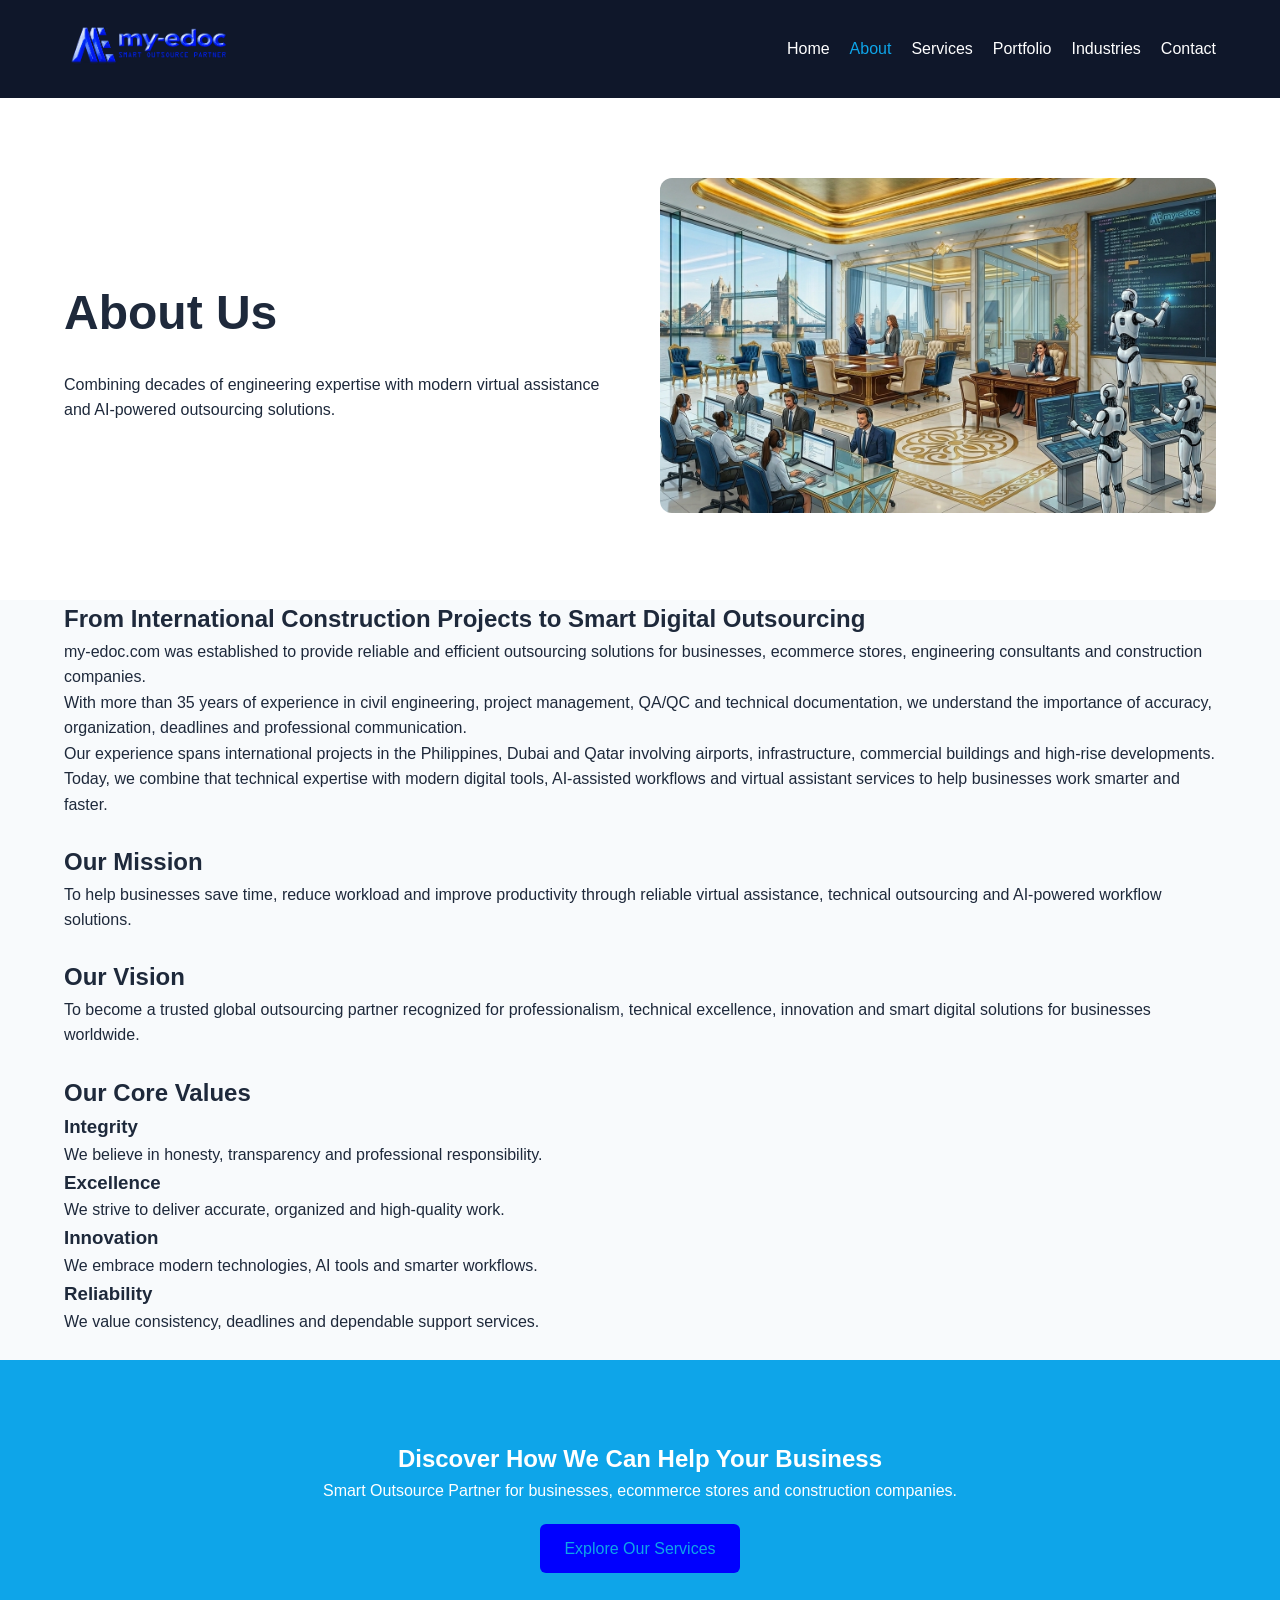
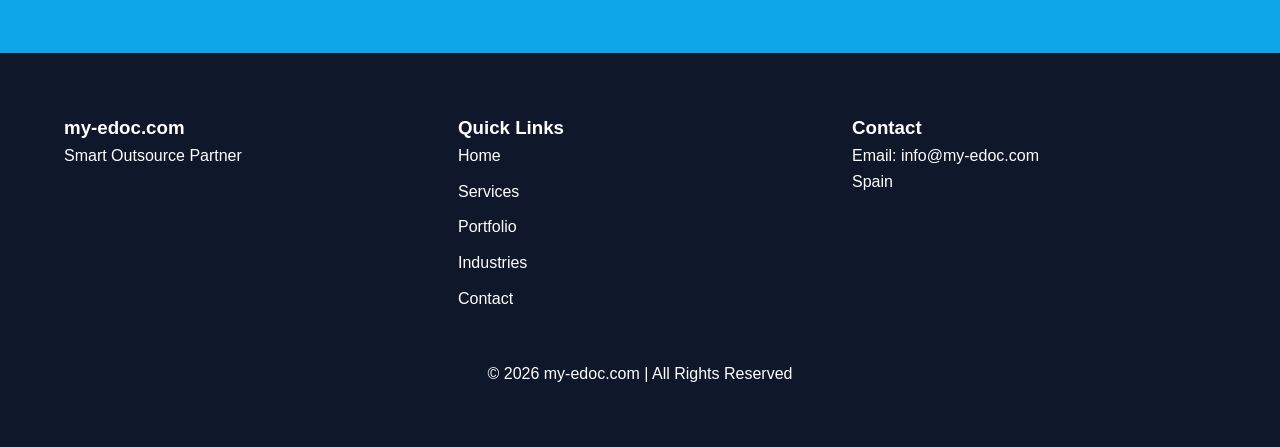
==== about.html @ 1f473375 "first upload" ====
<!DOCTYPE html>
<html lang="en">

<head>

  <meta charset="UTF-8">

  <meta name="viewport" content="width=device-width, initial-scale=1.0">

  <meta name="description"
    content="Learn more about my-edoc.com, a Smart Outsource Partner providing virtual assistance, technical outsourcing, construction documentation and AI-powered business support services.">

  <meta name="keywords"
    content="About my-edoc, technical outsourcing, virtual assistant Spain, construction documentation, Shopify VA, Amazon VA">

  <meta name="author" content="my-edoc.com">

  <title>About | my-edoc.com</title>

  <link rel="stylesheet" href="assets/css/style.css">

</head>

<body>

  <!-- HEADER -->
  <header>

    <div class="container nav-container">
      <a href="../index.html">
        <img src="assets/images/my-edoc-logo.png" alt="My-Edoc Logo" style="height:50px;">
      </a>

      <!--
      <div class="logo">
        <a href="index.html">my-edoc.com</a>
      </div> -->

      <nav>
        <ul>
          <li><a href="index.html">Home</a></li>
          <li><a href="about.html" class="active">About</a></li>
          <li><a href="services.html">Services</a></li>
          <li><a href="portfolio.html">Portfolio</a></li>
          <li><a href="industries.html">Industries</a></li>
          <li><a href="contact.html">Contact</a></li>
        </ul>
      </nav>
    </div>
  </header>

  <!-- HERO SECTION -->
  <section class="page-hero">
    <div class="container">
      <div class="hero-content">
        <div class="hero-text">
          <h1>About Us</h1>
          <p>
            Combining decades of engineering expertise with modern
            virtual assistance and AI-powered outsourcing solutions.
          </p>
        </div>

        <div class="hero-image">
          <img src="assets/images/about.png"
            alt="Professional engineering and virtual outsourcing team">
        </div>
      </div>
    </div>
  </section>

  <!-- ABOUT SECTION -->
  <section class="about-section">
    <div class="container about-grid">

<!--  <div>

        <img src="assets/images/about-story.jpg"
          alt="Construction project management and digital outsourcing support">

      </div> -->

      <div>
        <h2>From International Construction Projects to Smart Digital Outsourcing</h2>
        <p>
          my-edoc.com was established to provide reliable and efficient
          outsourcing solutions for businesses, ecommerce stores,
          engineering consultants and construction companies.
        </p>
        <p>
          With more than 35 years of experience in civil engineering,
          project management, QA/QC and technical documentation,
          we understand the importance of accuracy, organization,
          deadlines and professional communication.
        </p>
        <p>
          Our experience spans international projects in the Philippines,
          Dubai and Qatar involving airports, infrastructure,
          commercial buildings and high-rise developments.
        </p>
        <p>
          Today, we combine that technical expertise with modern
          digital tools, AI-assisted workflows and virtual assistant
          services to help businesses work smarter and faster.
        </p>
        <br>
      </div>
    </div>

  </section>

  <!-- MISSION SECTION -->
  <section class="mission-section">
    <div class="container">
      <div class="section-heading">
        <h2>Our Mission</h2>
      </div>

      <div class="mission-box">

<!--      <img src="assets/images/mission.jpg"
          alt="Business mission and outsourcing support"> -->

        <p>
          To help businesses save time, reduce workload and improve
          productivity through reliable virtual assistance,
          technical outsourcing and AI-powered workflow solutions.
        </p>
        <br>
      </div>
    </div>
  </section>

  <!-- VISION SECTION -->
  <section class="vision-section">
    <div class="container">
      <div class="section-heading">
        <h2>Our Vision</h2>
      </div>

      <div class="vision-box">

<!--      <img src="assets/images/vision.jpg"
          alt="Future vision of smart outsourcing and AI automation"> -->

        <p>
          To become a trusted global outsourcing partner recognized
          for professionalism, technical excellence, innovation
          and smart digital solutions for businesses worldwide.
        </p> 
        <br>
      </div>
    </div>
  </section>

  <!-- CORE VALUES -->
  <section class="values-section">
    <div class="container">
      <div class="section-heading">
        <h2>Our Core Values</h2>
      </div>

      <div class="values-grid">

        <!-- VALUE 1 -->
        <div class="value-card">

<!--      <img src="assets/images/integrity.jpg"
            alt="Integrity and professionalism"> -->

          <h3>Integrity</h3>
          <p>
            We believe in honesty, transparency
            and professional responsibility.
          </p>
        </div>

        <!-- VALUE 2 -->
        <div class="value-card">

<!--      <img src="assets/images/excellence.jpg"
            alt="Commitment to quality and excellence"> -->

          <h3>Excellence</h3>
          <p>
            We strive to deliver accurate,
            organized and high-quality work.
          </p>
        </div>

        <!-- VALUE 3 -->
        <div class="value-card">

<!--      <img src="assets/images/innovation.jpg"
            alt="Innovation and AI-powered workflow solutions"> -->

          <h3>Innovation</h3>
          <p>
            We embrace modern technologies,
            AI tools and smarter workflows.
          </p>
        </div>

        <!-- VALUE 4 -->
        <div class="value-card">

<!--      <img src="assets/images/reliability.jpg"
            alt="Reliable outsourcing and virtual assistance"> -->

          <h3>Reliability</h3>
          <p>
            We value consistency, deadlines
            and dependable support services.
          </p>
          <br>
        </div>
      </div>
    </div>
  </section>

  <!-- LIGHT BLUE CTA SECTION -->
  <section class="cta-section">
    <div class="container">
      <h2>Discover How We Can Help Your Business</h2>
      <p>
        Smart Outsource Partner for businesses,
        ecommerce stores and construction companies.
      </p>
      <a href="services.html" class="btn">
        Explore Our Services
      </a>
    </div>
  </section>

  <!-- FOOTER -->
  <footer>
    <div class="container footer-grid">
      <div>
        <h3>my-edoc.com</h3>
        <p>Smart Outsource Partner</p>
      </div>

      <div>
        <h3>Quick Links</h3>
        <ul>
          <li><a href="index.html">Home</a></li>
          <!-- <li><a href="about.html">About</a></li> -->
          <li><a href="services.html">Services</a></li>
          <li><a href="portfolio.html">Portfolio</a></li>
          <li><a href="industries.html">Industries</a></li>
          <li><a href="contact.html">Contact</a></li>
        </ul>
      </div>

      <div>
        <h3>Contact</h3>
        <p>Email: info@my-edoc.com</p>
        <p>Spain</p>
      </div>
    </div>

    <div class="copyright">
      <p>© 2026 my-edoc.com | All Rights Reserved</p>
    </div>
  </footer>

  <script src="assets/js/script.js"></script>
</body>
</html>
---- assets/css/style.css ----
* {
  margin: 0;
  padding: 0;
  box-sizing: border-box;
}

body {
  font-family: Arial, sans-serif;
  background: #f8fafc;
  color: #1e293b;
  line-height: 1.6;
}

.container {
  width: 90%;
  max-width: 1200px;
  margin: auto;
}

header {
  background: #0f172a;
  padding: 20px 0;
}

.logo a {
  color: white;
  text-decoration: none;
  font-size: 28px;
  font-weight: bold;
}

.nav-container {
  display: flex;
  justify-content: space-between;
  align-items: center;
}

nav ul {
  display: flex;
  list-style: none;
}

nav ul li {
  margin-left: 20px;
}

nav ul li a {
  color: white;
  text-decoration: none;
}

nav ul li a.active {
  color: #0ea5e9;
}

.page-hero {
  background: white;
  padding: 80px 0;
}

.hero-content {
  display: grid;
  grid-template-columns: 1fr 1fr;
  gap: 40px;
  align-items: center;
}

.hero-text h1 {
  font-size: 48px;
  margin-bottom: 20px;
}

.hero-image img {
  width: 100%;
  border-radius: 12px;
}

.industries-section {
  padding: 80px 0;
}

.industry-grid {
  display: grid;
  grid-template-columns: repeat(auto-fit, minmax(300px,1fr));
  gap: 30px;
}

.industry-card {
  background: white;
  border-radius: 12px;
  overflow: hidden;
  box-shadow: 0 2px 10px rgba(0,0,0,0.1);
}

.industry-card img {
  width: 100%;
  height: 220px;
  object-fit: cover;
}

.industry-card h2 {
  padding: 20px 20px 10px;
}

.industry-card p {
  padding: 0 20px 20px;
}

.cta-section {
  background: #0ea5e9;
  color: white;
  text-align: center;
  padding: 80px 0;
}

.btn {
  display: inline-block;
  background: blue;
  color: #0ea5e9;
  text-decoration: none;
  padding: 12px 24px;
  border-radius: 6px;
  margin-top: 20px;
}

footer {
  background: #0f172a;
  color: white;
  padding: 60px 0;
}

.footer-grid {
  display: grid;
  grid-template-columns: repeat(auto-fit, minmax(250px,1fr));
  gap: 30px;
}

footer ul {
  list-style: none;
}

footer ul li {
  margin-bottom: 10px;
}

footer ul li a {
  color: white;
  text-decoration: none;
}

.copyright {
  text-align: center;
  margin-top: 40px;
}

@media(max-width:768px){

.hero-content{
  grid-template-columns:1fr;
}

.nav-container{
  flex-direction:column;
}

nav ul{
  margin-top:20px;
  flex-wrap:wrap;
  justify-content:center;
}

.hero-text h1{
  font-size:36px;
}

}
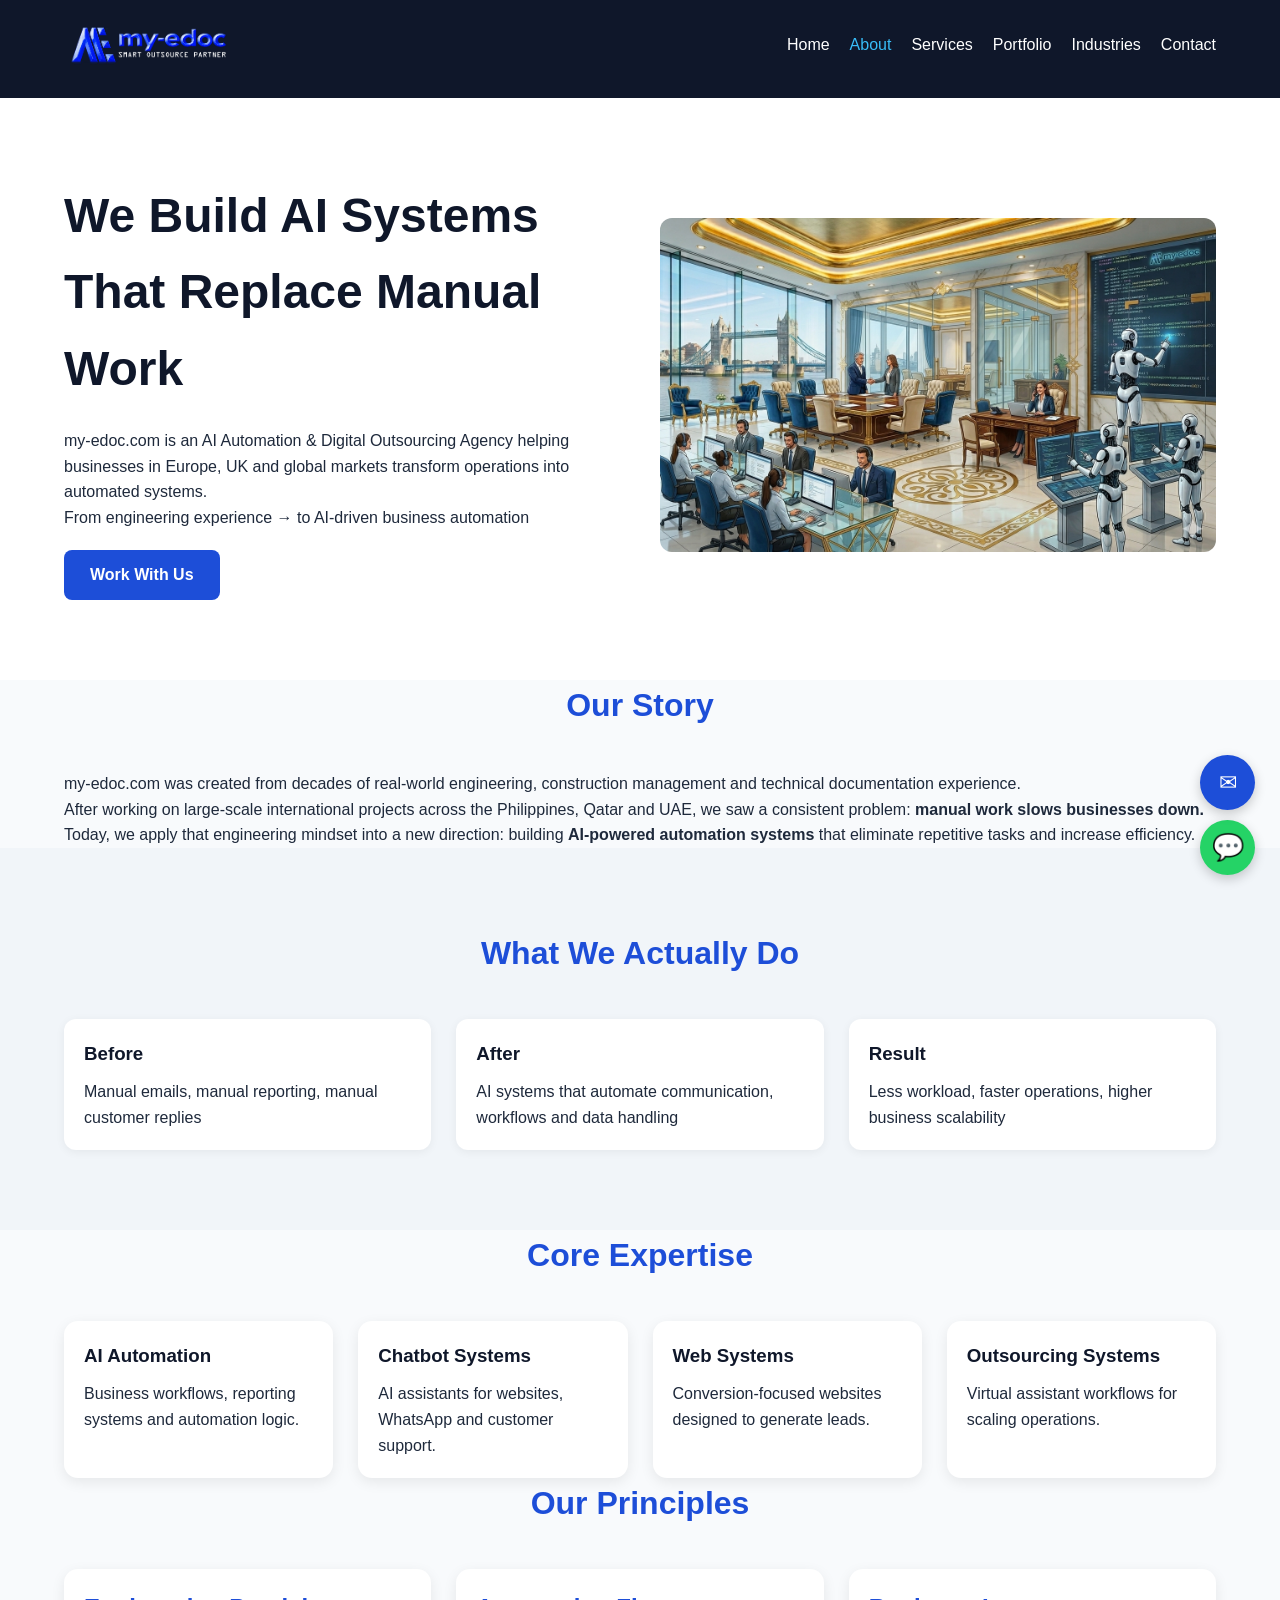
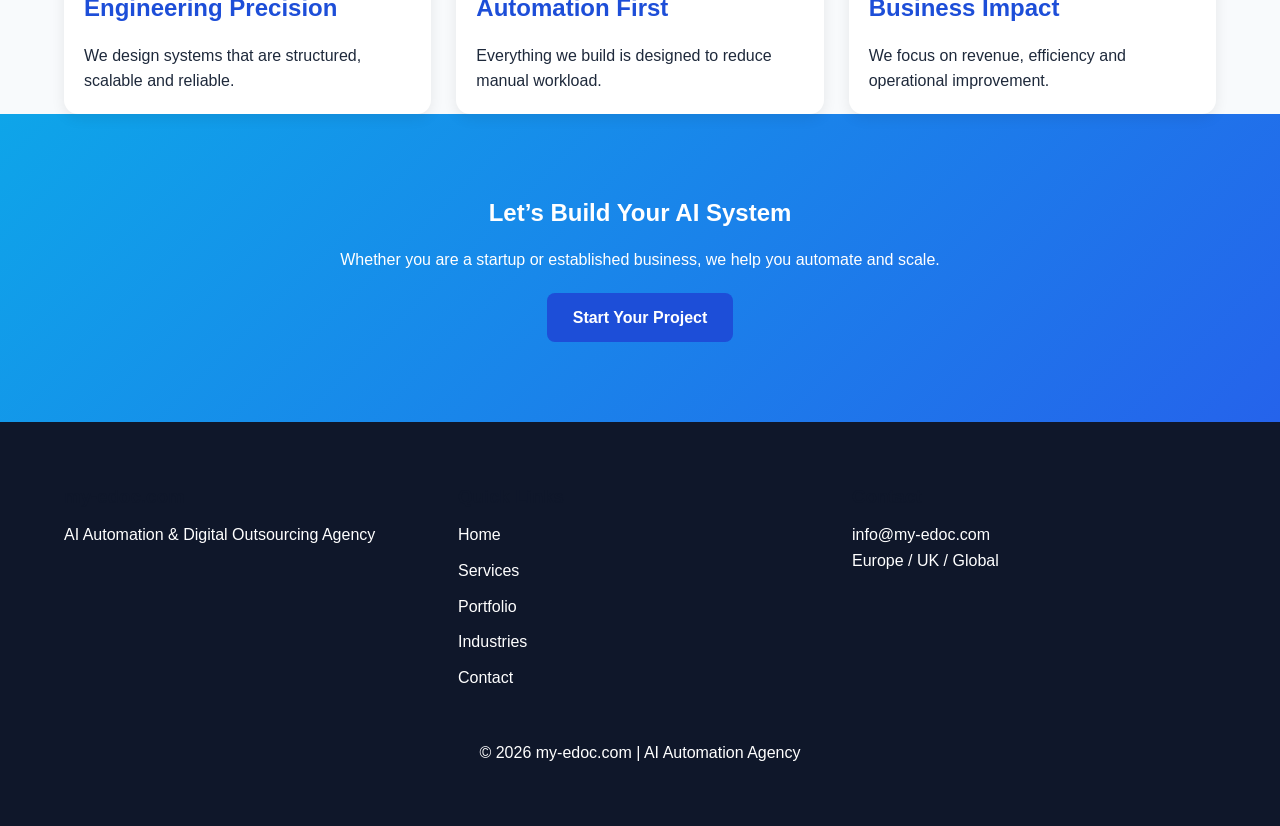
==== commit 8a26fec8: "Upgraded V3" ====
--- a/about.html
+++ b/about.html
@@ -4,16 +4,13 @@
 <head>
 
   <meta charset="UTF-8">
-
   <meta name="viewport" content="width=device-width, initial-scale=1.0">
 
   <meta name="description"
-    content="Learn more about my-edoc.com, a Smart Outsource Partner providing virtual assistance, technical outsourcing, construction documentation and AI-powered business support services.">
+    content="About my-edoc.com - AI Automation & Digital Outsourcing Agency based in Spain serving Europe, UK and global English-speaking markets.">
 
   <meta name="keywords"
-    content="About my-edoc, technical outsourcing, virtual assistant Spain, construction documentation, Shopify VA, Amazon VA">
-
-  <meta name="author" content="my-edoc.com">
+    content="AI automation agency Spain, outsourcing Europe, chatbot development, WhatsApp automation, virtual assistant services">
 
   <title>About | my-edoc.com</title>
 
@@ -23,247 +20,245 @@
 
 <body>
 
-  <!-- HEADER -->
-  <header>
-
-    <div class="container nav-container">
-      <a href="../index.html">
-        <img src="assets/images/my-edoc-logo.png" alt="My-Edoc Logo" style="height:50px;">
-      </a>
-
-      <!--
-      <div class="logo">
-        <a href="index.html">my-edoc.com</a>
-      </div> -->
-
-      <nav>
-        <ul>
-          <li><a href="index.html">Home</a></li>
-          <li><a href="about.html" class="active">About</a></li>
-          <li><a href="services.html">Services</a></li>
-          <li><a href="portfolio.html">Portfolio</a></li>
-          <li><a href="industries.html">Industries</a></li>
-          <li><a href="contact.html">Contact</a></li>
-        </ul>
-      </nav>
-    </div>
-  </header>
-
-  <!-- HERO SECTION -->
-  <section class="page-hero">
-    <div class="container">
-      <div class="hero-content">
-        <div class="hero-text">
-          <h1>About Us</h1>
-          <p>
-            Combining decades of engineering expertise with modern
-            virtual assistance and AI-powered outsourcing solutions.
-          </p>
-        </div>
-
-        <div class="hero-image">
-          <img src="assets/images/about.png"
-            alt="Professional engineering and virtual outsourcing team">
-        </div>
-      </div>
-    </div>
-  </section>
-
-  <!-- ABOUT SECTION -->
-  <section class="about-section">
-    <div class="container about-grid">
-
-<!--  <div>
-
-        <img src="assets/images/about-story.jpg"
-          alt="Construction project management and digital outsourcing support">
-
-      </div> -->
+<!-- FLOATING CTA -->
+<a href="https://wa.me/34600000000?text=Hi%20I%20want%20to%20automate%20my%20business"
+   class="whatsapp-float"
+   target="_blank">💬</a>
+
+<a href="contact.html" class="email-float">✉</a>
+
+<!-- HEADER -->
+<header>
+
+  <div class="container nav-container">
+
+    <a href="index.html">
+      <img src="assets/images/my-edoc-logo.png" alt="my-edoc logo" style="height:50px;">
+    </a>
+
+    <nav>
+      <ul>
+        <li><a href="index.html">Home</a></li>
+        <li><a href="about.html" class="active">About</a></li>
+        <li><a href="services.html">Services</a></li>
+        <li><a href="portfolio.html">Portfolio</a></li>
+        <li><a href="industries.html">Industries</a></li>
+        <li><a href="contact.html">Contact</a></li>
+      </ul>
+    </nav>
+
+  </div>
+
+</header>
+
+<!-- HERO -->
+<section class="page-hero">
+
+  <div class="container hero-content">
+
+    <div class="hero-text">
+
+      <h1>We Build AI Systems That Replace Manual Work</h1>
+
+      <p>
+        my-edoc.com is an AI Automation & Digital Outsourcing Agency
+        helping businesses in Europe, UK and global markets
+        transform operations into automated systems.
+      </p>
+
+      <p class="slogan">
+        From engineering experience → to AI-driven business automation
+      </p>
+
+      <a href="contact.html" class="btn">Work With Us</a>
+
+    </div>
+
+    <div class="hero-image">
+      <img src="assets/images/about.png" alt="AI business automation team concept">
+    </div>
+
+  </div>
+
+</section>
+
+<!-- STORY -->
+<section class="about-section">
+
+  <div class="container">
+
+    <h2 class="section-title">Our Story</h2>
+
+    <p>
+      my-edoc.com was created from decades of real-world engineering,
+      construction management and technical documentation experience.
+    </p>
+
+    <p>
+      After working on large-scale international projects across the Philippines,
+      Qatar and UAE, we saw a consistent problem:
+      <strong>manual work slows businesses down.</strong>
+    </p>
+
+    <p>
+      Today, we apply that engineering mindset into a new direction:
+      building <strong>AI-powered automation systems</strong>
+      that eliminate repetitive tasks and increase efficiency.
+    </p>
+
+  </div>
+
+</section>
+
+<!-- TRANSFORMATION SECTION -->
+<section class="why-us">
+
+  <div class="container">
+
+    <h2 class="section-title">What We Actually Do</h2>
+
+    <div class="why-grid">
 
       <div>
-        <h2>From International Construction Projects to Smart Digital Outsourcing</h2>
-        <p>
-          my-edoc.com was established to provide reliable and efficient
-          outsourcing solutions for businesses, ecommerce stores,
-          engineering consultants and construction companies.
-        </p>
-        <p>
-          With more than 35 years of experience in civil engineering,
-          project management, QA/QC and technical documentation,
-          we understand the importance of accuracy, organization,
-          deadlines and professional communication.
-        </p>
-        <p>
-          Our experience spans international projects in the Philippines,
-          Dubai and Qatar involving airports, infrastructure,
-          commercial buildings and high-rise developments.
-        </p>
-        <p>
-          Today, we combine that technical expertise with modern
-          digital tools, AI-assisted workflows and virtual assistant
-          services to help businesses work smarter and faster.
-        </p>
-        <br>
-      </div>
-    </div>
-
-  </section>
-
-  <!-- MISSION SECTION -->
-  <section class="mission-section">
-    <div class="container">
-      <div class="section-heading">
-        <h2>Our Mission</h2>
-      </div>
-
-      <div class="mission-box">
-
-<!--      <img src="assets/images/mission.jpg"
-          alt="Business mission and outsourcing support"> -->
-
-        <p>
-          To help businesses save time, reduce workload and improve
-          productivity through reliable virtual assistance,
-          technical outsourcing and AI-powered workflow solutions.
-        </p>
-        <br>
-      </div>
-    </div>
-  </section>
-
-  <!-- VISION SECTION -->
-  <section class="vision-section">
-    <div class="container">
-      <div class="section-heading">
-        <h2>Our Vision</h2>
-      </div>
-
-      <div class="vision-box">
-
-<!--      <img src="assets/images/vision.jpg"
-          alt="Future vision of smart outsourcing and AI automation"> -->
-
-        <p>
-          To become a trusted global outsourcing partner recognized
-          for professionalism, technical excellence, innovation
-          and smart digital solutions for businesses worldwide.
-        </p> 
-        <br>
-      </div>
-    </div>
-  </section>
-
-  <!-- CORE VALUES -->
-  <section class="values-section">
-    <div class="container">
-      <div class="section-heading">
-        <h2>Our Core Values</h2>
-      </div>
-
-      <div class="values-grid">
-
-        <!-- VALUE 1 -->
-        <div class="value-card">
-
-<!--      <img src="assets/images/integrity.jpg"
-            alt="Integrity and professionalism"> -->
-
-          <h3>Integrity</h3>
-          <p>
-            We believe in honesty, transparency
-            and professional responsibility.
-          </p>
-        </div>
-
-        <!-- VALUE 2 -->
-        <div class="value-card">
-
-<!--      <img src="assets/images/excellence.jpg"
-            alt="Commitment to quality and excellence"> -->
-
-          <h3>Excellence</h3>
-          <p>
-            We strive to deliver accurate,
-            organized and high-quality work.
-          </p>
-        </div>
-
-        <!-- VALUE 3 -->
-        <div class="value-card">
-
-<!--      <img src="assets/images/innovation.jpg"
-            alt="Innovation and AI-powered workflow solutions"> -->
-
-          <h3>Innovation</h3>
-          <p>
-            We embrace modern technologies,
-            AI tools and smarter workflows.
-          </p>
-        </div>
-
-        <!-- VALUE 4 -->
-        <div class="value-card">
-
-<!--      <img src="assets/images/reliability.jpg"
-            alt="Reliable outsourcing and virtual assistance"> -->
-
-          <h3>Reliability</h3>
-          <p>
-            We value consistency, deadlines
-            and dependable support services.
-          </p>
-          <br>
-        </div>
-      </div>
-    </div>
-  </section>
-
-  <!-- LIGHT BLUE CTA SECTION -->
-  <section class="cta-section">
-    <div class="container">
-      <h2>Discover How We Can Help Your Business</h2>
-      <p>
-        Smart Outsource Partner for businesses,
-        ecommerce stores and construction companies.
-      </p>
-      <a href="services.html" class="btn">
-        Explore Our Services
-      </a>
-    </div>
-  </section>
-
-  <!-- FOOTER -->
-  <footer>
-    <div class="container footer-grid">
+        <h3>Before</h3>
+        <p>Manual emails, manual reporting, manual customer replies</p>
+      </div>
+
       <div>
-        <h3>my-edoc.com</h3>
-        <p>Smart Outsource Partner</p>
+        <h3>After</h3>
+        <p>AI systems that automate communication, workflows and data handling</p>
       </div>
 
       <div>
-        <h3>Quick Links</h3>
-        <ul>
-          <li><a href="index.html">Home</a></li>
-          <!-- <li><a href="about.html">About</a></li> -->
-          <li><a href="services.html">Services</a></li>
-          <li><a href="portfolio.html">Portfolio</a></li>
-          <li><a href="industries.html">Industries</a></li>
-          <li><a href="contact.html">Contact</a></li>
-        </ul>
-      </div>
-
-      <div>
-        <h3>Contact</h3>
-        <p>Email: info@my-edoc.com</p>
-        <p>Spain</p>
-      </div>
-    </div>
-
-    <div class="copyright">
-      <p>© 2026 my-edoc.com | All Rights Reserved</p>
-    </div>
-  </footer>
-
-  <script src="assets/js/script.js"></script>
+        <h3>Result</h3>
+        <p>Less workload, faster operations, higher business scalability</p>
+      </div>
+
+    </div>
+
+  </div>
+
+</section>
+
+<!-- EXPERTISE -->
+<section class="services-overview">
+
+  <div class="container">
+
+    <h2 class="section-title">Core Expertise</h2>
+
+    <div class="service-grid">
+
+      <div class="card">
+        <h3>AI Automation</h3>
+        <p>Business workflows, reporting systems and automation logic.</p>
+      </div>
+
+      <div class="card">
+        <h3>Chatbot Systems</h3>
+        <p>AI assistants for websites, WhatsApp and customer support.</p>
+      </div>
+
+      <div class="card">
+        <h3>Web Systems</h3>
+        <p>Conversion-focused websites designed to generate leads.</p>
+      </div>
+
+      <div class="card">
+        <h3>Outsourcing Systems</h3>
+        <p>Virtual assistant workflows for scaling operations.</p>
+      </div>
+
+    </div>
+
+  </div>
+
+</section>
+
+<!-- VALUES -->
+<section class="industries-section">
+
+  <div class="container">
+
+    <h2 class="section-title">Our Principles</h2>
+
+    <div class="industry-grid">
+
+      <div class="industry-card">
+        <h2>Engineering Precision</h2>
+        <p>We design systems that are structured, scalable and reliable.</p>
+      </div>
+
+      <div class="industry-card">
+        <h2>Automation First</h2>
+        <p>Everything we build is designed to reduce manual workload.</p>
+      </div>
+
+      <div class="industry-card">
+        <h2>Business Impact</h2>
+        <p>We focus on revenue, efficiency and operational improvement.</p>
+      </div>
+
+    </div>
+
+  </div>
+
+</section>
+
+<!-- CTA -->
+<section class="cta-section">
+
+  <div class="container">
+
+    <h2>Let’s Build Your AI System</h2>
+
+    <p>
+      Whether you are a startup or established business,
+      we help you automate and scale.
+    </p>
+
+    <a href="contact.html" class="btn">Start Your Project</a>
+
+  </div>
+
+</section>
+
+<!-- FOOTER -->
+<footer>
+
+  <div class="container footer-grid">
+
+    <div>
+      <h3>my-edoc.com</h3>
+      <p>AI Automation & Digital Outsourcing Agency</p>
+    </div>
+
+    <div>
+      <h3>Quick Links</h3>
+      <ul>
+        <li><a href="index.html">Home</a></li>
+        <li><a href="services.html">Services</a></li>
+        <li><a href="portfolio.html">Portfolio</a></li>
+        <li><a href="industries.html">Industries</a></li>
+        <li><a href="contact.html">Contact</a></li>
+      </ul>
+    </div>
+
+    <div>
+      <h3>Contact</h3>
+      <p>info@my-edoc.com</p>
+      <p>Europe / UK / Global</p>
+    </div>
+
+  </div>
+
+  <div class="copyright">
+    <p>© 2026 my-edoc.com | AI Automation Agency</p>
+  </div>
+
+</footer>
+
+<script src="assets/js/script.js"></script>
+
 </body>
 </html>
--- a/assets/css/style.css
+++ b/assets/css/style.css
@@ -1,8 +1,16 @@
+/* =========================
+   GLOBAL RESET
+========================= */
+
 * {
   margin: 0;
   padding: 0;
   box-sizing: border-box;
 }
+
+/* =========================
+   TYPOGRAPHY
+========================= */
 
 body {
   font-family: Arial, sans-serif;
@@ -11,22 +19,40 @@
   line-height: 1.6;
 }
 
+h1 {
+  color: #0f172a;
+}
+
+h2 {
+  color: #1d4ed8;
+  margin-bottom: 15px;
+}
+
+h3 {
+  color: #0f172a;
+  margin-bottom: 10px;
+}
+
+/* =========================
+   CONTAINER SYSTEM
+========================= */
+
 .container {
   width: 90%;
   max-width: 1200px;
   margin: auto;
 }
 
+/* =========================
+   HEADER
+========================= */
+
 header {
   background: #0f172a;
   padding: 20px 0;
-}
-
-.logo a {
-  color: white;
-  text-decoration: none;
-  font-size: 28px;
-  font-weight: bold;
+  position: sticky;
+  top: 0;
+  z-index: 1000;
 }
 
 .nav-container {
@@ -38,20 +64,22 @@
 nav ul {
   display: flex;
   list-style: none;
-}
-
-nav ul li {
-  margin-left: 20px;
+  gap: 20px;
 }
 
 nav ul li a {
   color: white;
   text-decoration: none;
+  font-weight: 500;
 }
 
 nav ul li a.active {
-  color: #0ea5e9;
-}
+  color: #38bdf8;
+}
+
+/* =========================
+   HERO SECTION
+========================= */
 
 .page-hero {
   background: white;
@@ -75,53 +103,139 @@
   border-radius: 12px;
 }
 
-.industries-section {
-  padding: 80px 0;
-}
-
-.industry-grid {
-  display: grid;
-  grid-template-columns: repeat(auto-fit, minmax(300px,1fr));
-  gap: 30px;
-}
-
+/* =========================
+   SECTIONS
+========================= */
+
+.section-title {
+  text-align: center;
+  font-size: 32px;
+  margin-bottom: 40px;
+}
+
+/* =========================
+   CARDS (HIGH VALUE LOOK)
+========================= */
+
+.card,
 .industry-card {
   background: white;
-  border-radius: 12px;
-  overflow: hidden;
-  box-shadow: 0 2px 10px rgba(0,0,0,0.1);
-}
-
-.industry-card img {
-  width: 100%;
-  height: 220px;
-  object-fit: cover;
-}
-
-.industry-card h2 {
-  padding: 20px 20px 10px;
-}
-
-.industry-card p {
-  padding: 0 20px 20px;
-}
+  border-radius: 14px;
+  padding: 20px;
+  box-shadow: 0 4px 14px rgba(0,0,0,0.08);
+  transition: 0.3s;
+}
+
+.card:hover,
+.industry-card:hover {
+  transform: translateY(-5px);
+}
+
+/* =========================
+   GRID SYSTEMS
+========================= */
+
+.service-grid,
+.industry-grid {
+  display: grid;
+  grid-template-columns: repeat(auto-fit, minmax(260px, 1fr));
+  gap: 25px;
+}
+
+/* =========================
+   LIST FIX (IMPORTANT)
+   FIXES YOUR BULLET ISSUE
+========================= */
+
+ul {
+  list-style: disc;
+  padding-left: 20px;
+}
+
+ul li {
+  margin-bottom: 8px;
+}
+
+/* =========================
+   CTA SECTION
+========================= */
 
 .cta-section {
-  background: #0ea5e9;
+  background: linear-gradient(135deg, #0ea5e9, #2563eb);
   color: white;
   text-align: center;
   padding: 80px 0;
+}
+
+.cta-section h2 {
+  color: white;
 }
 
 .btn {
   display: inline-block;
-  background: blue;
-  color: #0ea5e9;
-  text-decoration: none;
-  padding: 12px 24px;
-  border-radius: 6px;
+  background: #1d4ed8;
+  color: white;
+  text-decoration: none;
+  padding: 12px 26px;
+  border-radius: 8px;
   margin-top: 20px;
-}
+  font-weight: bold;
+  transition: 0.3s;
+}
+
+.btn:hover {
+  background: #2563eb;
+}
+
+/* =========================
+   WHY US SECTION
+========================= */
+
+.why-us {
+  padding: 80px 0;
+  background: #f1f5f9;
+}
+
+.why-grid {
+  display: grid;
+  grid-template-columns: repeat(auto-fit, minmax(260px,1fr));
+  gap: 25px;
+}
+
+.why-grid div {
+  background: white;
+  padding: 20px;
+  border-radius: 12px;
+  box-shadow: 0 2px 10px rgba(0,0,0,0.06);
+}
+
+/* =========================
+   CONTACT FORM
+========================= */
+
+.contact-section {
+  padding: 80px 0;
+}
+
+.contact-grid {
+  display: grid;
+  grid-template-columns: 1fr 1fr;
+  gap: 40px;
+}
+
+.contact-form input,
+.contact-form textarea,
+.contact-form select {
+  width: 100%;
+  padding: 12px;
+  margin-bottom: 15px;
+  border: 1px solid #cbd5e1;
+  border-radius: 8px;
+}
+
+/* =========================
+   FOOTER
+========================= */
 
 footer {
   background: #0f172a;
@@ -137,6 +251,7 @@
 
 footer ul {
   list-style: none;
+  padding-left: 0;
 }
 
 footer ul li {
@@ -153,24 +268,71 @@
   margin-top: 40px;
 }
 
-@media(max-width:768px){
-
-.hero-content{
-  grid-template-columns:1fr;
-}
-
-.nav-container{
-  flex-direction:column;
-}
-
-nav ul{
-  margin-top:20px;
-  flex-wrap:wrap;
-  justify-content:center;
-}
-
-.hero-text h1{
-  font-size:36px;
-}
-
+/* =========================
+   FLOATING WHATSAPP BUTTON
+========================= */
+
+.whatsapp-float {
+  position: fixed;
+  width: 55px;
+  height: 55px;
+  bottom: 25px;
+  right: 25px;
+  background: #25D366;
+  color: white;
+  border-radius: 50%;
+  text-align: center;
+  font-size: 26px;
+  line-height: 55px;
+  z-index: 9999;
+  box-shadow: 0 4px 12px rgba(0,0,0,0.2);
+  text-decoration: none;
+}
+
+/* EMAIL FLOAT BUTTON */
+
+.email-float {
+  position: fixed;
+  width: 55px;
+  height: 55px;
+  bottom: 90px;
+  right: 25px;
+  background: #1d4ed8;
+  color: white;
+  border-radius: 50%;
+  text-align: center;
+  font-size: 22px;
+  line-height: 55px;
+  z-index: 9999;
+  box-shadow: 0 4px 12px rgba(0,0,0,0.2);
+  text-decoration: none;
+}
+
+/* =========================
+   RESPONSIVE DESIGN
+========================= */
+
+@media(max-width: 768px) {
+
+  .hero-content {
+    grid-template-columns: 1fr;
+  }
+
+  .nav-container {
+    flex-direction: column;
+  }
+
+  nav ul {
+    margin-top: 15px;
+    flex-wrap: wrap;
+    justify-content: center;
+  }
+
+  .hero-text h1 {
+    font-size: 32px;
+  }
+
+  .contact-grid {
+    grid-template-columns: 1fr;
+  }
 }
